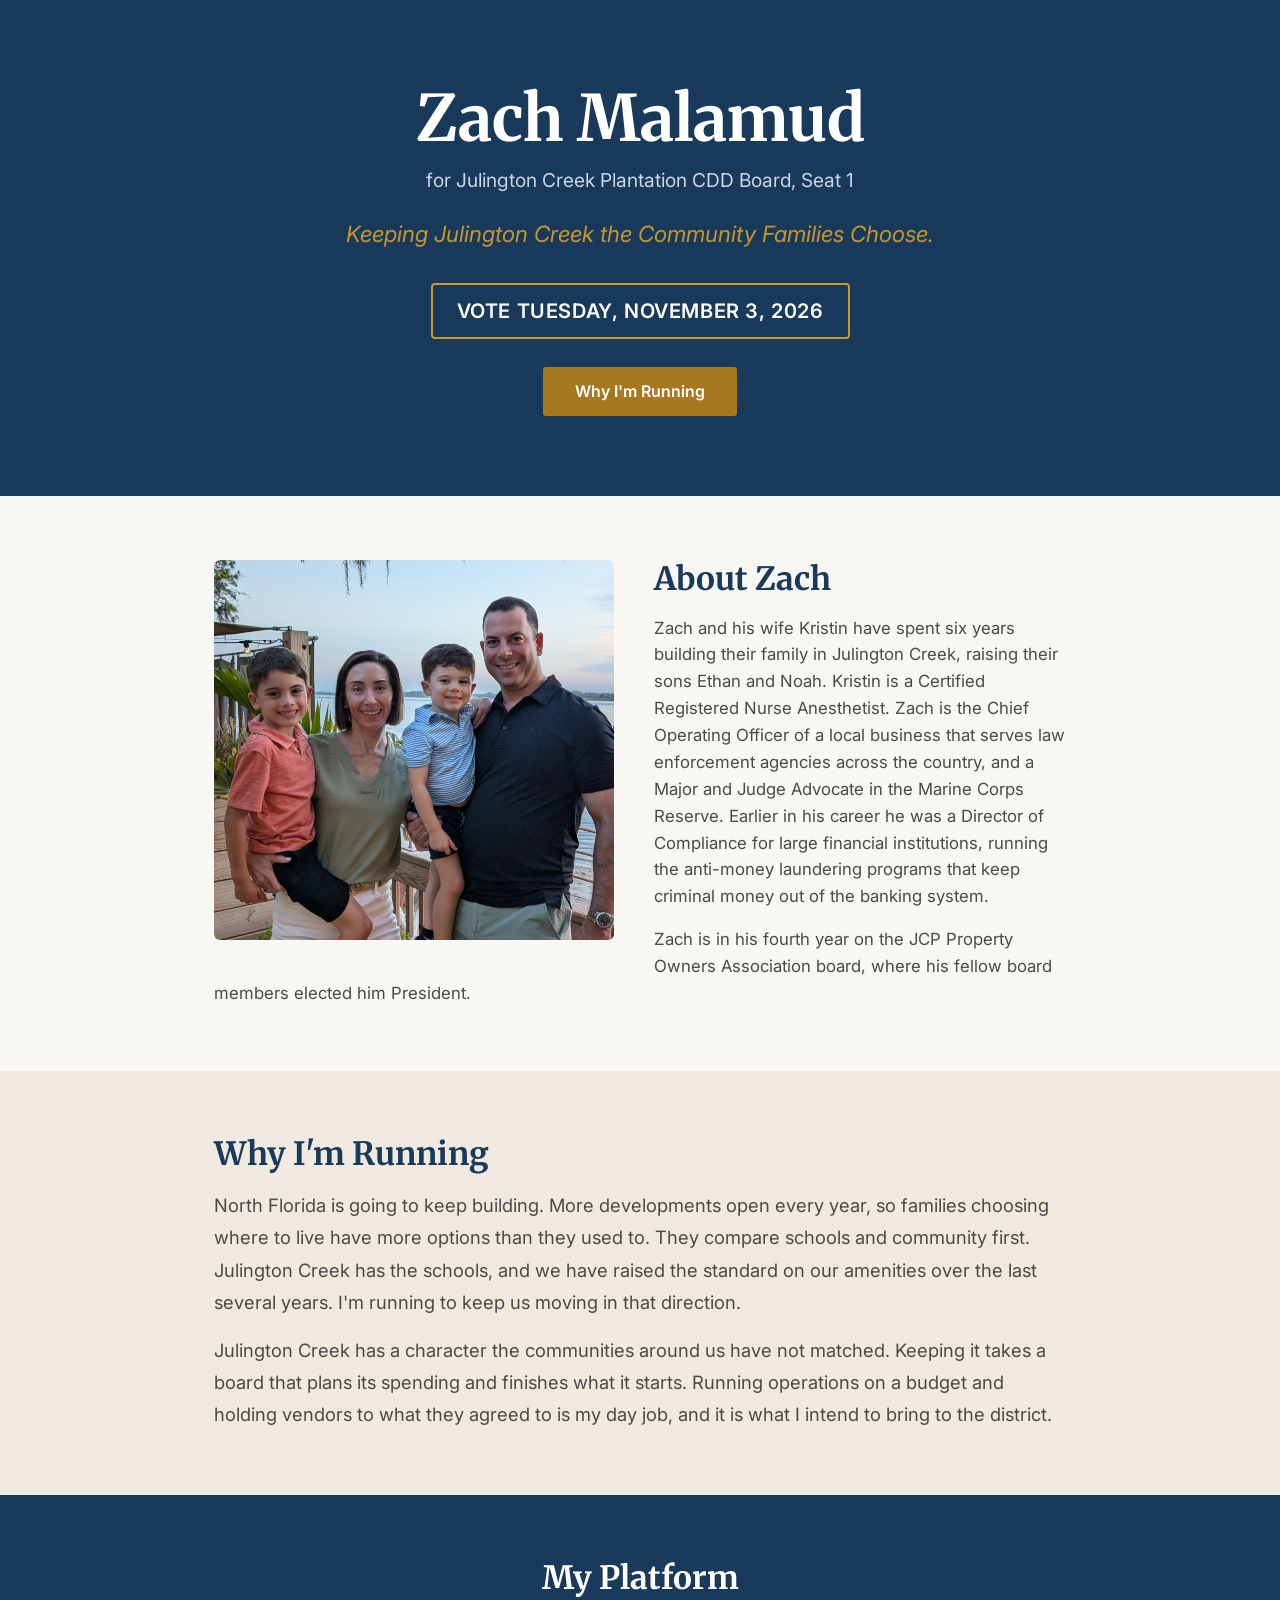
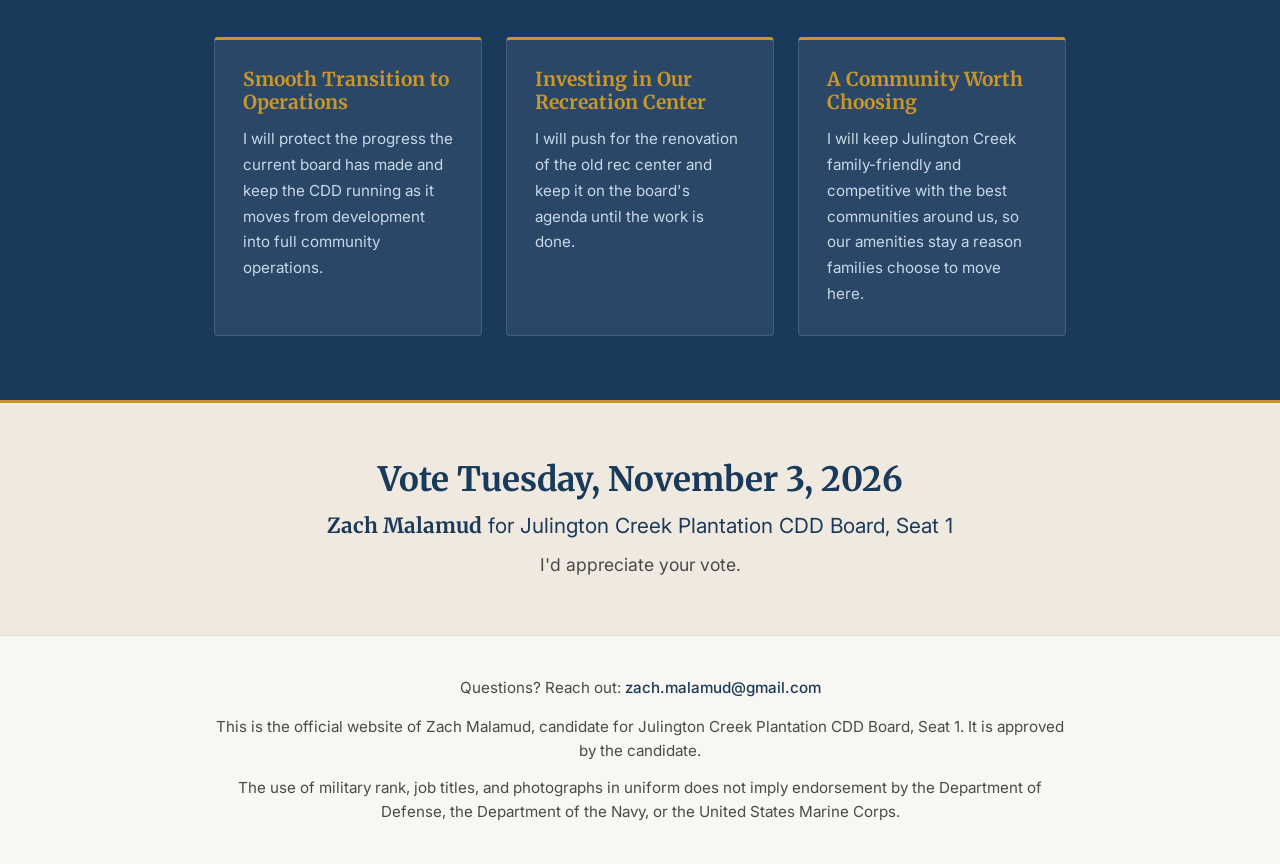
==== index.html @ 1aa734ea "Zach Malamud for JCP CDD Board, Seat 1" ====
<!DOCTYPE html>
<html lang="en">
<head>
  <meta charset="UTF-8">
  <meta name="viewport" content="width=device-width, initial-scale=1.0">
  <title>Zach Malamud for JCP CDD Board, Seat 1</title>
  <meta name="description" content="Zach Malamud for Julington Creek Plantation CDD Board, Seat 1. Keeping our community the one families choose.">

  <!-- Open Graph / social share -->
  <meta property="og:type" content="website">
  <meta property="og:title" content="Zach Malamud for JCP CDD Board, Seat 1">
  <meta property="og:description" content="Keeping Julington Creek the Community Families Choose.">
  <meta property="og:image" content="https://zachforcdd.github.io/og-image.png">
  <meta property="og:url" content="https://zachforcdd.github.io/">
  <meta name="twitter:card" content="summary_large_image">
  <meta name="twitter:title" content="Zach Malamud for JCP CDD Board, Seat 1">
  <meta name="twitter:description" content="Keeping Julington Creek the Community Families Choose.">
  <meta name="twitter:image" content="https://zachforcdd.github.io/og-image.png">

  <link rel="preconnect" href="https://fonts.googleapis.com">
  <link rel="preconnect" href="https://fonts.gstatic.com" crossorigin>
  <link href="https://fonts.googleapis.com/css2?family=Merriweather:ital,wght@0,400;0,700;1,400&family=Inter:wght@400;500;600&display=swap" rel="stylesheet">
  <link rel="icon" href="favicon.svg" type="image/svg+xml">
  <link rel="stylesheet" href="styles.css">
</head>
<body>

  <header class="hero">
    <div class="container">
      <h1 class="candidate-name">Zach Malamud</h1>
      <p class="office">for Julington Creek Plantation CDD Board, Seat 1</p>
      <p class="tagline">Keeping Julington Creek the Community Families Choose.</p>
      <p class="vote-cta">Vote Tuesday, November 3, 2026</p>
      <a href="#why" class="btn">Why I'm Running</a>
    </div>
  </header>

  <section class="about" id="about">
    <div class="container">
      <div class="about-inner">
        <div class="family-photo">
          <img src="family.jpg" alt="Zach Malamud with his wife Kristin and sons Ethan and Noah">
        </div>
        <div class="about-text">
          <h2>About Zach</h2>
          <p>Zach and his wife Kristin have spent six years building their family in Julington Creek, raising their sons Ethan and Noah. Kristin is a Certified Registered Nurse Anesthetist. Zach is the Chief Operating Officer of a local business that serves law enforcement agencies across the country, and a Major and Judge Advocate in the Marine Corps Reserve. Earlier in his career he was a Director of Compliance for large financial institutions, running the anti-money laundering programs that keep criminal money out of the banking system.</p>
          <p>Zach is in his fourth year on the JCP Property Owners Association board, where his fellow board members elected him President.</p>
        </div>
      </div>
    </div>
  </section>

  <section class="why" id="why">
    <div class="container">
      <h2>Why I'm Running</h2>
      <p>North Florida is going to keep building. More developments open every year, so families choosing where to live have more options than they used to. They compare schools and community first. Julington Creek has the schools, and we have raised the standard on our amenities over the last several years. I'm running to keep us moving in that direction.</p>
      <p>Julington Creek has a character the communities around us have not matched. Keeping it takes a board that plans its spending and finishes what it starts. Running operations on a budget and holding vendors to what they agreed to is my day job, and it is what I intend to bring to the district.</p>
    </div>
  </section>

  <section class="platform" id="platform">
    <div class="container">
      <h2>My Platform</h2>
      <div class="platform-cards">
        <div class="card">
          <h3>Smooth Transition to Operations</h3>
          <p>I will protect the progress the current board has made and keep the CDD running as it moves from development into full community operations.</p>
        </div>
        <div class="card">
          <h3>Investing in Our Recreation Center</h3>
          <p>I will push for the renovation of the old rec center and keep it on the board's agenda until the work is done.</p>
        </div>
        <div class="card">
          <h3>A Community Worth Choosing</h3>
          <p>I will keep Julington Creek family-friendly and competitive with the best communities around us, so our amenities stay a reason families choose to move here.</p>
        </div>
      </div>
    </div>
  </section>

  <section class="closing" id="vote">
    <div class="container">
      <h2>Vote Tuesday, November 3, 2026</h2>
      <p class="ballot-line"><strong>Zach Malamud</strong> for Julington Creek Plantation CDD Board, Seat 1</p>
      <p>I'd appreciate your vote.</p>
    </div>
  </section>

  <footer class="footer" id="contact">
    <div class="container">
      <p>Questions? Reach out: <a href="mailto:zach.malamud@gmail.com">zach.malamud@gmail.com</a></p>
      <p class="official">This is the official website of Zach Malamud, candidate for Julington Creek Plantation CDD Board, Seat 1. It is approved by the candidate.</p>
      <p class="disclosure">The use of military rank, job titles, and photographs in uniform does not imply endorsement by the Department of Defense, the Department of the Navy, or the United States Marine Corps.</p>
    </div>
  </footer>

</body>
</html>
---- styles.css ----
/* ── Reset ────────────────────────────────────────────── */
*, *::before, *::after {
  box-sizing: border-box;
  margin: 0;
  padding: 0;
}

/* ── Custom properties ────────────────────────────────── */
:root {
  --navy:       #1a3a5c;
  --warm-white: #f9f7f4;
  --gold:       #c8962a;
  --gold-dark:  #a87820;
  --text-dark:  #1a1a1a;
  --text-mid:   #4a4a4a;
  --text-light: #c8d8e8;
  --sand:       #efe9e0;
}

/* ── Base ─────────────────────────────────────────────── */
html {
  scroll-behavior: smooth;
}

body {
  font-family: 'Inter', sans-serif;
  background-color: var(--warm-white);
  color: var(--text-dark);
  line-height: 1.6;
}

h1, h2, h3 {
  font-family: 'Merriweather', serif;
  line-height: 1.2;
}

/* ── Layout ───────────────────────────────────────────── */
.container {
  max-width: 900px;
  margin: 0 auto;
  padding: 0 1.5rem;
}

/* ── Hero ─────────────────────────────────────────────── */
.hero {
  background-color: var(--navy);
  color: #fff;
  padding: 5rem 0;
  text-align: center;
}

.candidate-name {
  font-size: clamp(2.5rem, 6vw, 4rem);
  font-weight: 700;
  margin-bottom: 0.5rem;
}

.office {
  font-family: 'Inter', sans-serif;
  font-size: clamp(1rem, 2.5vw, 1.2rem);
  color: var(--text-light);
  margin-bottom: 1.25rem;
}

.tagline {
  font-style: italic;
  font-size: clamp(1.1rem, 2.5vw, 1.4rem);
  color: var(--gold);
  margin-bottom: 2rem;
}

.vote-cta {
  display: block;
  width: fit-content;
  border: 2px solid var(--gold);
  color: #fff;
  font-family: 'Inter', sans-serif;
  font-weight: 600;
  font-size: clamp(1rem, 2.5vw, 1.25rem);
  letter-spacing: 0.03em;
  text-transform: uppercase;
  padding: 0.6rem 1.5rem;
  border-radius: 4px;
  margin: 0 auto 1.75rem;
}

.btn {
  display: inline-block;
  background-color: var(--gold-dark);
  color: #fff;
  text-decoration: none;
  font-family: 'Inter', sans-serif;
  font-weight: 600;
  font-size: 1rem;
  padding: 0.75rem 2rem;
  border-radius: 3px;
  transition: background-color 0.2s ease;
}

.btn:hover {
  background-color: #8c6418;
}

/* ── About ────────────────────────────────────────────── */
.about {
  padding: 4rem 0;
  background-color: var(--warm-white);
}

.about-inner {
  display: flow-root;
}

.family-photo {
  float: left;
  width: 400px;
  height: 380px;
  margin: 0 2.5rem 1.25rem 0;
  border-radius: 6px;
  overflow: hidden;
}

.family-photo img {
  width: 100%;
  height: 100%;
  object-fit: cover;
  object-position: 41% top;
  transform: scale(1.25);
  transform-origin: center 35%;
}

.about-text h2 {
  font-size: 2rem;
  color: var(--navy);
  margin-bottom: 1rem;
}

.about-text p {
  color: var(--text-mid);
  font-size: 1.05rem;
}

.about-text p + p {
  margin-top: 1rem;
}

/* ── Why I'm Running ──────────────────────────────────── */
.why {
  padding: 4rem 0;
  background-color: var(--sand);
}

.why h2 {
  font-size: 2rem;
  color: var(--navy);
  margin-bottom: 1rem;
}

.why p {
  color: var(--text-mid);
  font-size: 1.15rem;
  line-height: 1.75;
}

.why p + p {
  margin-top: 1rem;
}

/* ── Platform ─────────────────────────────────────────────── */
.platform {
  background-color: var(--navy);
  color: #fff;
  padding: 4rem 0;
}

.platform h2 {
  font-size: 2rem;
  text-align: center;
  margin-bottom: 2.5rem;
}

.platform-cards {
  display: flex;
  gap: 1.5rem;
}

.card {
  flex: 1;
  background-color: rgba(255, 255, 255, 0.07);
  border: 1px solid rgba(255, 255, 255, 0.12);
  border-top: 3px solid var(--gold);
  border-radius: 4px;
  padding: 1.75rem;
}

.card h3 {
  font-size: 1.2rem;
  color: var(--gold);
  margin-bottom: 0.75rem;
}

.card p {
  color: var(--text-light);
  font-size: 0.95rem;
  line-height: 1.7;
}

/* ── Closing ask ──────────────────────────────────────── */
.closing {
  padding: 3.5rem 0;
  background-color: var(--sand);
  border-top: 3px solid var(--gold);
  text-align: center;
}

.closing h2 {
  font-size: clamp(1.5rem, 4vw, 2.1rem);
  color: var(--navy);
  margin-bottom: 0.6rem;
}

.closing p {
  color: var(--text-mid);
  font-size: 1.1rem;
}

.closing .ballot-line {
  color: var(--navy);
  font-size: 1.3rem;
  margin-bottom: 0.5rem;
}

.closing .ballot-line strong {
  font-family: 'Merriweather', serif;
  font-weight: 700;
}

/* ── Footer ───────────────────────────────────────────── */
.footer {
  padding: 2.5rem 0;
  text-align: center;
  border-top: 1px solid #ddd;
}

.footer p {
  color: var(--text-mid);
  font-size: 0.95rem;
}

.footer a {
  color: var(--navy);
  font-weight: 500;
  text-decoration: none;
}

.footer a:hover {
  color: var(--gold);
  text-decoration: underline;
}

.official {
  margin-top: 0.9rem;
}

.disclosure {
  margin-top: 0.75rem;
  font-size: 0.8rem;
  color: #999;
}

/* ── Mobile (≤ 640px) ─────────────────────────────────── */
@media (max-width: 640px) {
  .hero {
    padding: 3.5rem 0;
  }

  .about-inner {
    text-align: center;
  }

  .family-photo {
    float: none;
    width: 100%;
    margin: 0 0 1.5rem 0;
  }

  .platform-cards {
    flex-direction: column;
  }
}
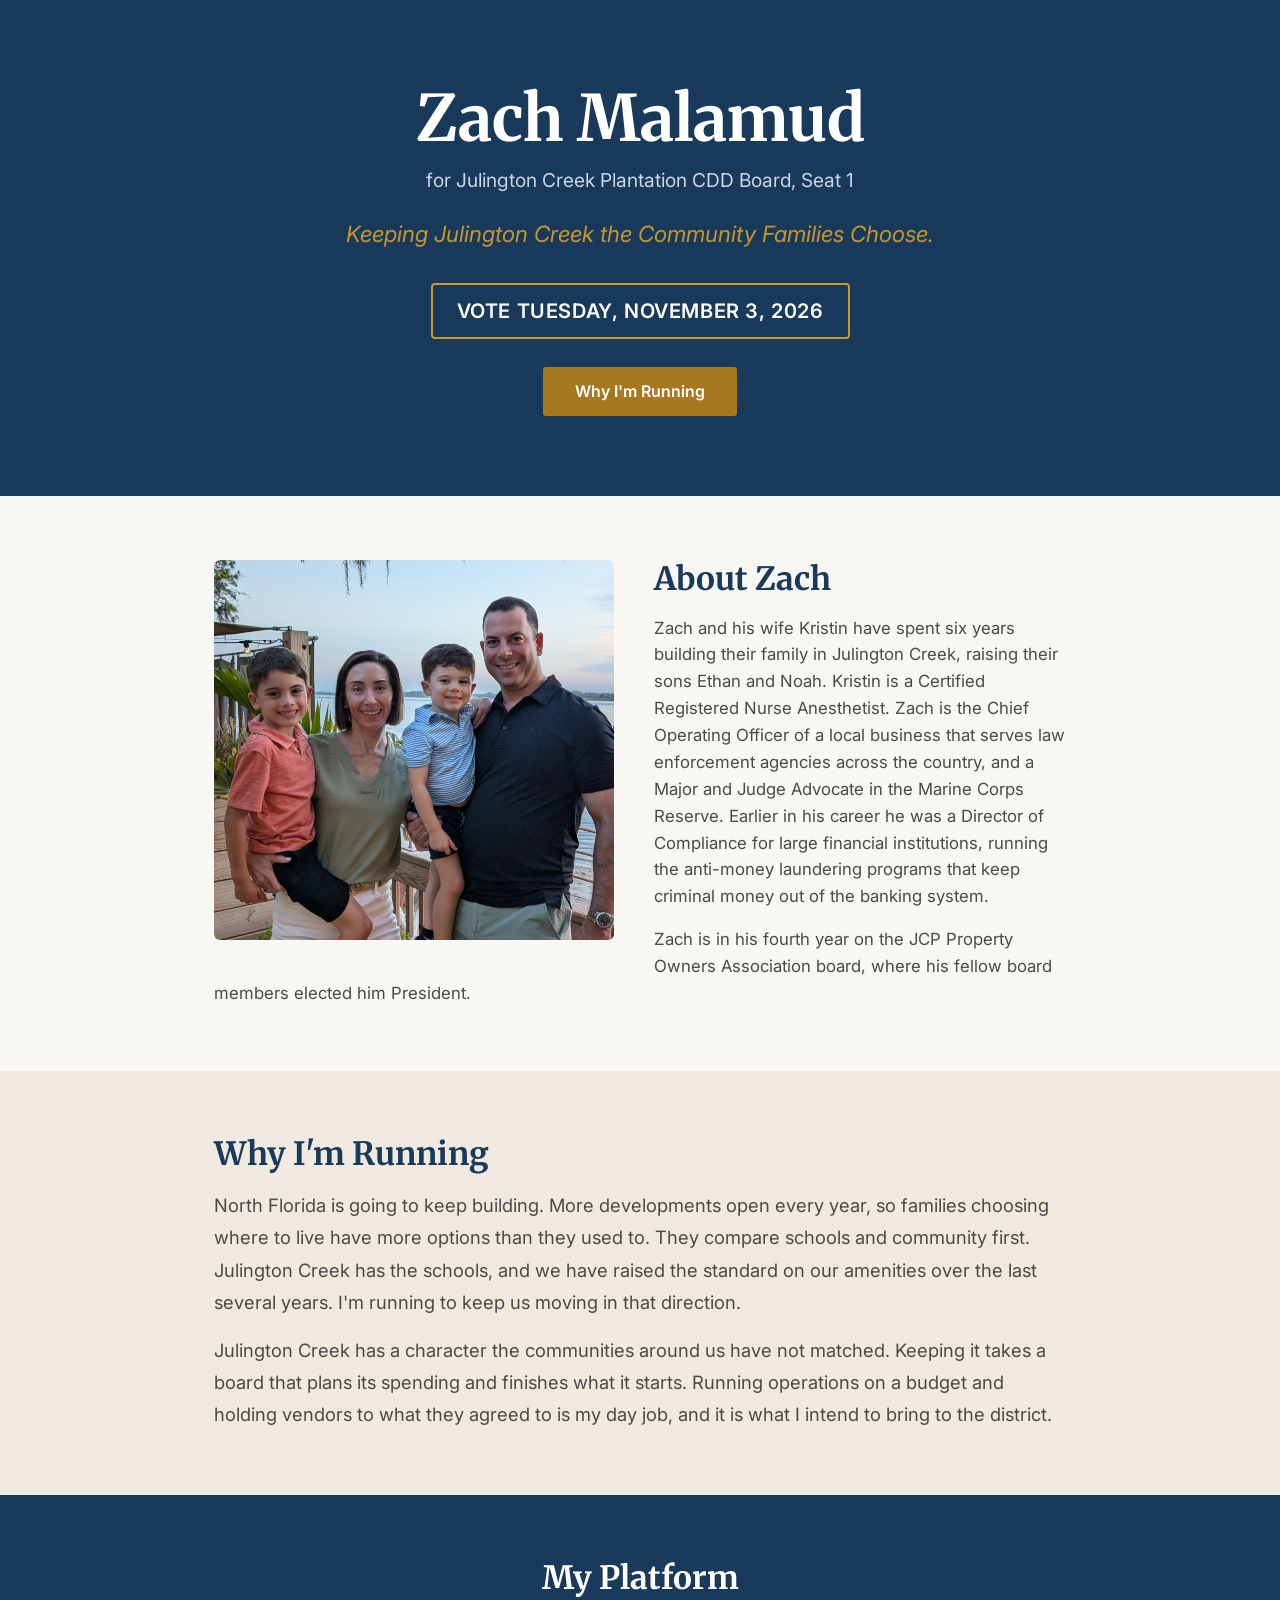
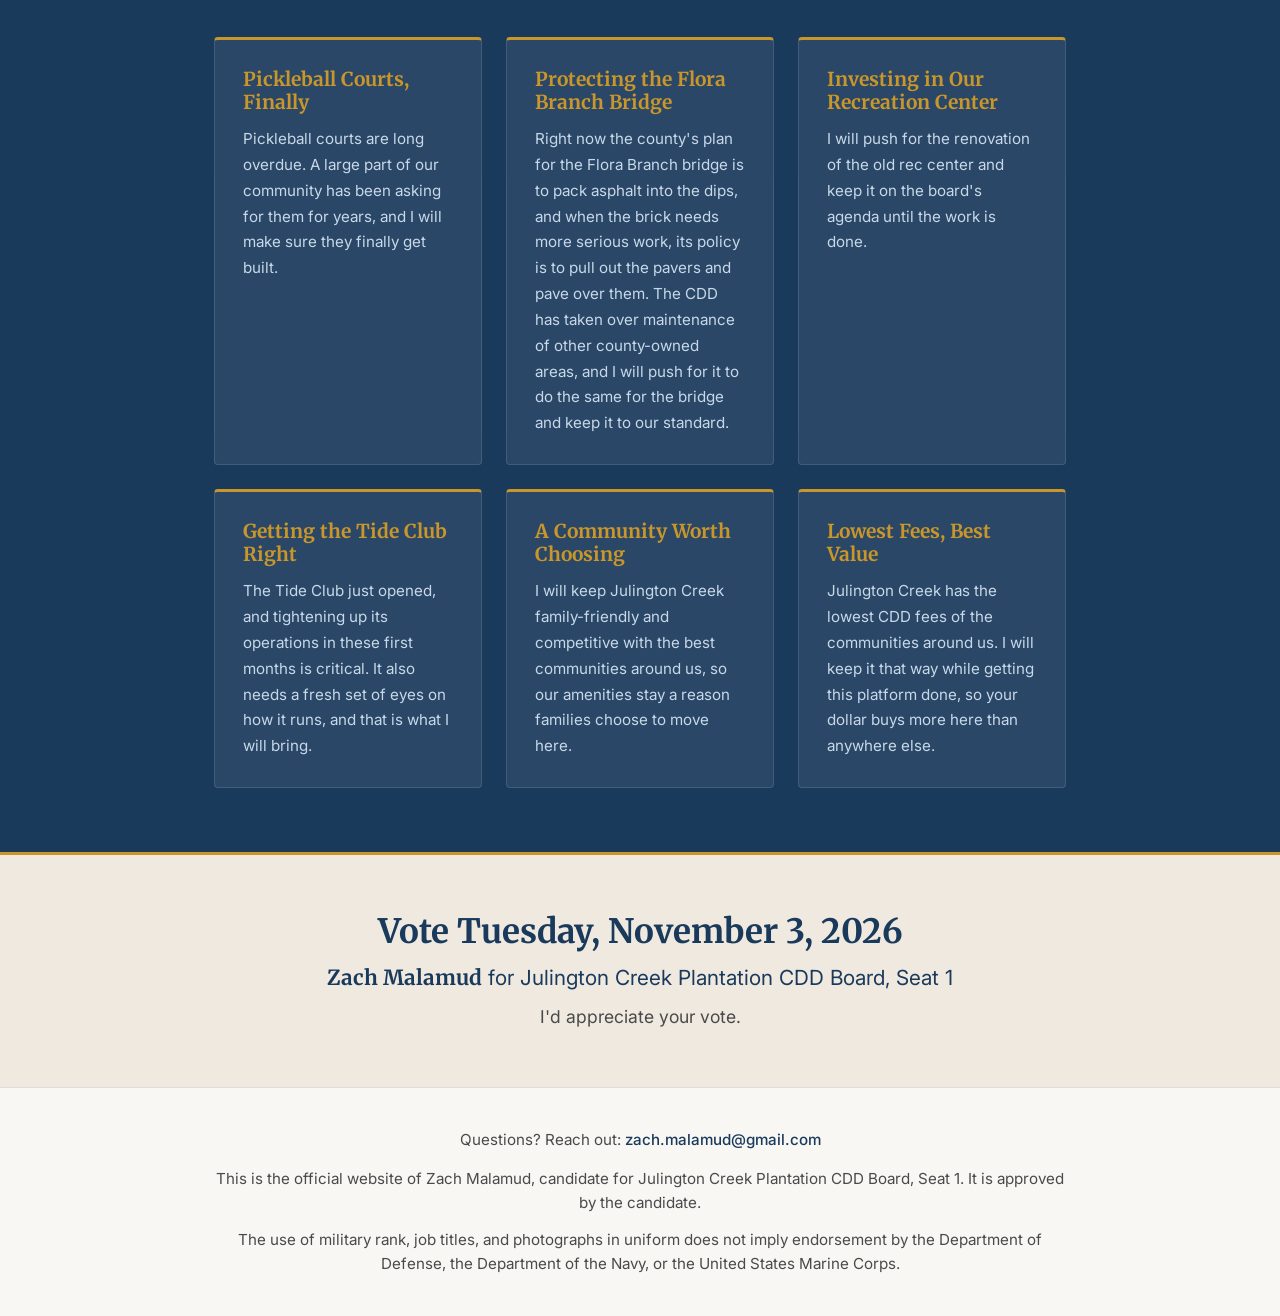
==== commit 9d814b54: "Zach Malamud for JCP CDD Board, Seat 1" ====
--- a/index.html
+++ b/index.html
@@ -5,6 +5,22 @@
   <meta name="viewport" content="width=device-width, initial-scale=1.0">
   <title>Zach Malamud for JCP CDD Board, Seat 1</title>
   <meta name="description" content="Zach Malamud for Julington Creek Plantation CDD Board, Seat 1. Keeping our community the one families choose.">
+  <link rel="canonical" href="https://zachforcdd.github.io/">
+  <script type="application/ld+json">
+  {
+    "@context": "https://schema.org",
+    "@type": "Person",
+    "name": "Zach Malamud",
+    "url": "https://zachforcdd.github.io/",
+    "image": "https://zachforcdd.github.io/family.jpg",
+    "description": "Candidate for Julington Creek Plantation Community Development District (CDD) Board, Seat 1, in St. Johns County, Florida. Election day is Tuesday, November 3, 2026.",
+    "email": "mailto:zach.malamud@gmail.com",
+    "homeLocation": {
+      "@type": "Place",
+      "name": "Julington Creek Plantation, St. Johns County, Florida"
+    }
+  }
+  </script>
 
   <!-- Open Graph / social share -->
   <meta property="og:type" content="website">
@@ -63,16 +79,28 @@
       <h2>My Platform</h2>
       <div class="platform-cards">
         <div class="card">
-          <h3>Smooth Transition to Operations</h3>
-          <p>I will protect the progress the current board has made and keep the CDD running as it moves from development into full community operations.</p>
+          <h3>Pickleball Courts, Finally</h3>
+          <p>Pickleball courts are long overdue. A large part of our community has been asking for them for years, and I will make sure they finally get built.</p>
+        </div>
+        <div class="card">
+          <h3>Protecting the Flora Branch Bridge</h3>
+          <p>Right now the county's plan for the Flora Branch bridge is to pack asphalt into the dips, and when the brick needs more serious work, its policy is to pull out the pavers and pave over them. The CDD has taken over maintenance of other county-owned areas, and I will push for it to do the same for the bridge and keep it to our standard.</p>
         </div>
         <div class="card">
           <h3>Investing in Our Recreation Center</h3>
           <p>I will push for the renovation of the old rec center and keep it on the board's agenda until the work is done.</p>
         </div>
         <div class="card">
+          <h3>Getting the Tide Club Right</h3>
+          <p>The Tide Club just opened, and tightening up its operations in these first months is critical. It also needs a fresh set of eyes on how it runs, and that is what I will bring.</p>
+        </div>
+        <div class="card">
           <h3>A Community Worth Choosing</h3>
           <p>I will keep Julington Creek family-friendly and competitive with the best communities around us, so our amenities stay a reason families choose to move here.</p>
+        </div>
+        <div class="card">
+          <h3>Lowest Fees, Best Value</h3>
+          <p>Julington Creek has the lowest CDD fees of the communities around us. I will keep it that way while getting this platform done, so your dollar buys more here than anywhere else.</p>
         </div>
       </div>
     </div>
--- a/styles.css
+++ b/styles.css
@@ -180,12 +180,12 @@
 }
 
 .platform-cards {
-  display: flex;
+  display: grid;
+  grid-template-columns: repeat(3, 1fr);
   gap: 1.5rem;
 }
 
 .card {
-  flex: 1;
   background-color: rgba(255, 255, 255, 0.07);
   border: 1px solid rgba(255, 255, 255, 0.12);
   border-top: 3px solid var(--gold);
@@ -268,6 +268,13 @@
   color: #999;
 }
 
+/* ── Tablet (≤ 860px) ─────────────────────────────────── */
+@media (max-width: 860px) {
+  .platform-cards {
+    grid-template-columns: repeat(2, 1fr);
+  }
+}
+
 /* ── Mobile (≤ 640px) ─────────────────────────────────── */
 @media (max-width: 640px) {
   .hero {
@@ -285,6 +292,6 @@
   }
 
   .platform-cards {
-    flex-direction: column;
-  }
-}
+    grid-template-columns: 1fr;
+  }
+}
